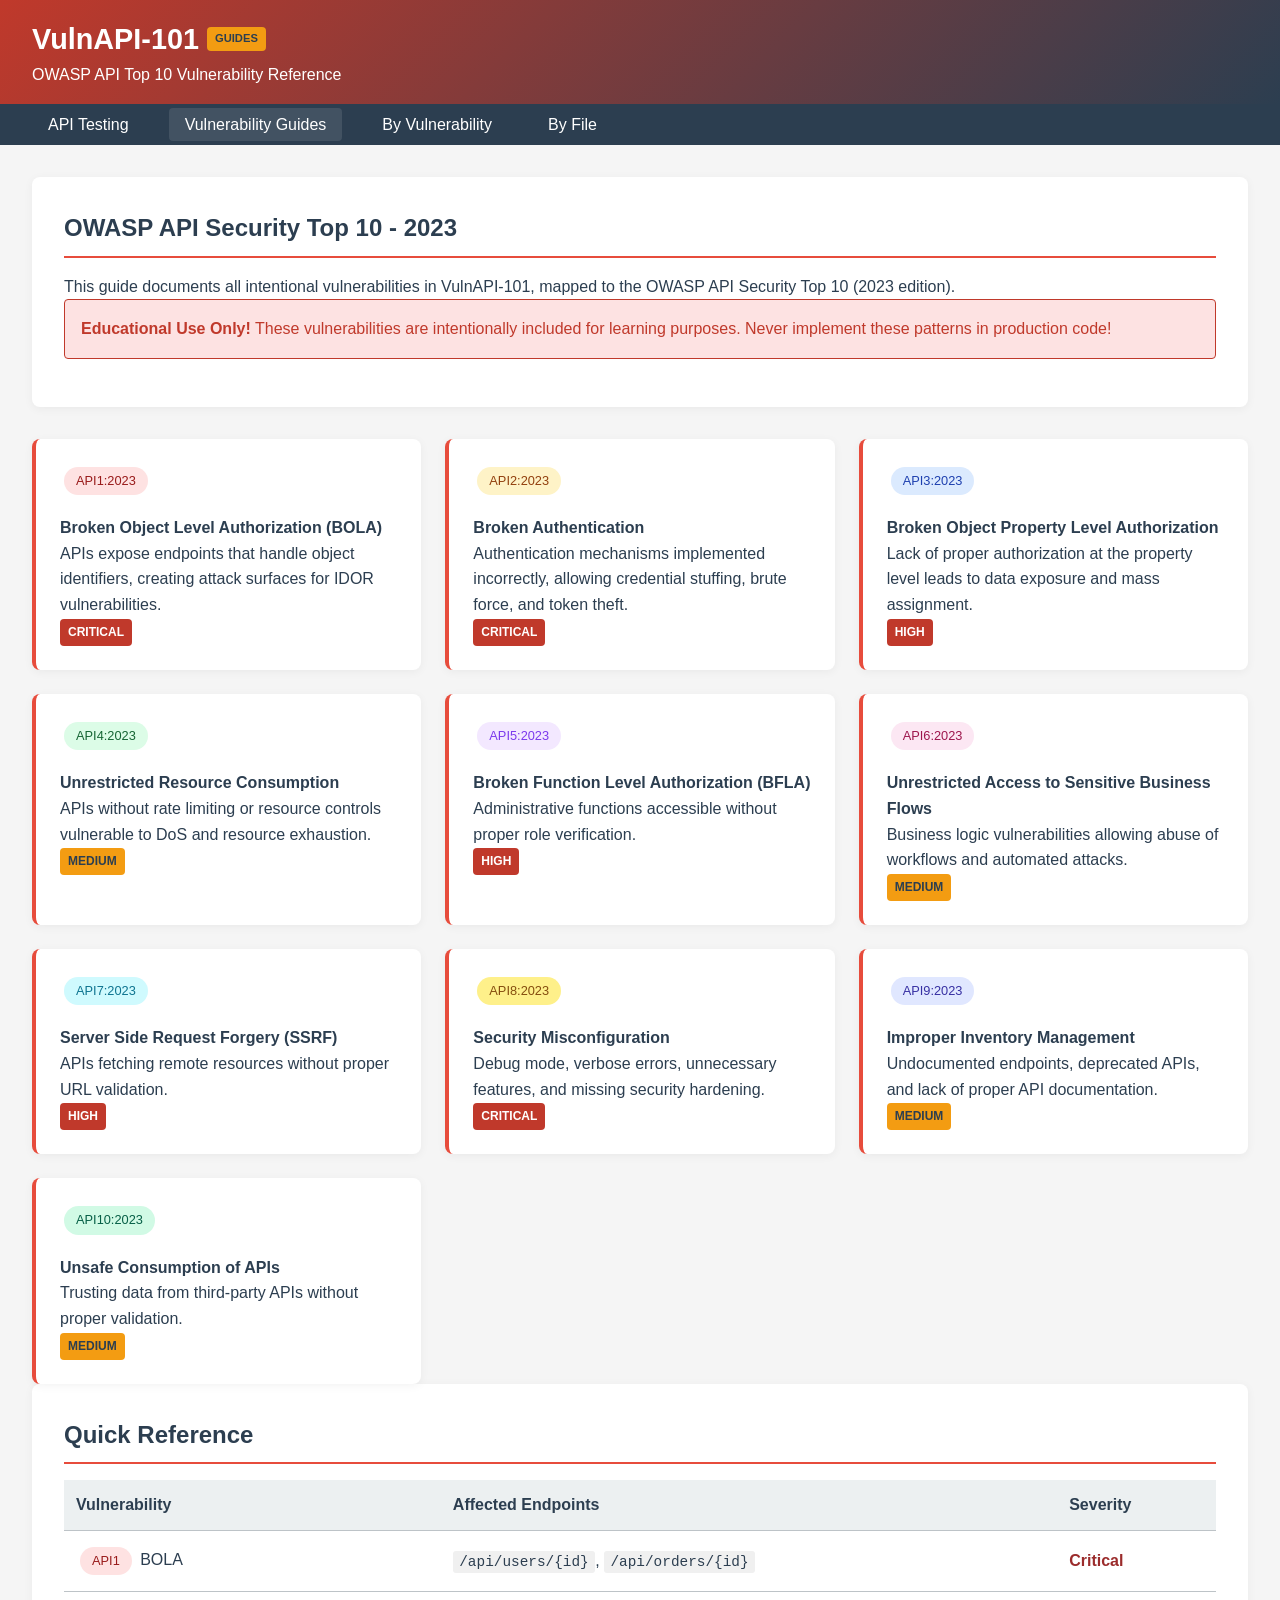
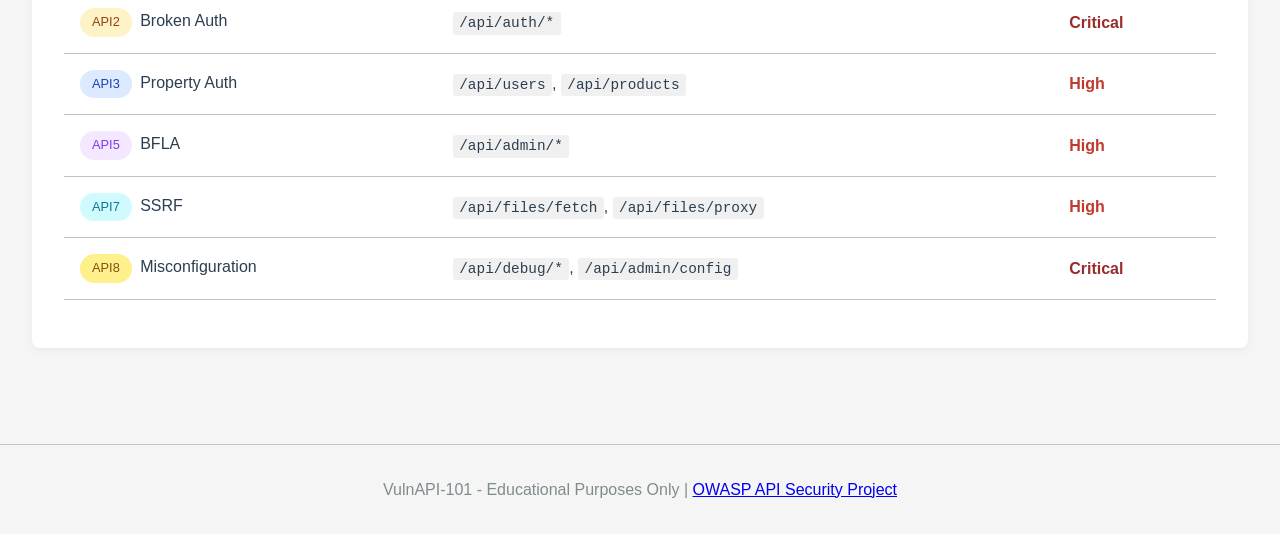
==== guides/index.html @ 737ffe5f "Add VulnAPI-101: Purposefully vulnerable API for security training This commit adds a complete vulne" ====
<!DOCTYPE html>
<html lang="en">
<head>
    <meta charset="UTF-8">
    <meta name="viewport" content="width=device-width, initial-scale=1.0">
    <title>VulnAPI-101 - Vulnerability Guides</title>
    <link rel="stylesheet" href="/static/css/style.css">
</head>
<body>
    <header>
        <h1>VulnAPI-101 <span class="warning-badge">GUIDES</span></h1>
        <p>OWASP API Top 10 Vulnerability Reference</p>
    </header>

    <nav>
        <ul>
            <li><a href="/static/index.html">API Testing</a></li>
            <li><a href="/guides/" class="active">Vulnerability Guides</a></li>
            <li><a href="/guides/by-vulnerability.html">By Vulnerability</a></li>
            <li><a href="/guides/by-file.html">By File</a></li>
        </ul>
    </nav>

    <main>
        <div class="container">
            <h2>OWASP API Security Top 10 - 2023</h2>
            <p>This guide documents all intentional vulnerabilities in VulnAPI-101, mapped to the OWASP API Security Top 10 (2023 edition).</p>

            <div class="alert alert-danger">
                <strong>Educational Use Only!</strong> These vulnerabilities are intentionally included for learning purposes. Never implement these patterns in production code!
            </div>
        </div>

        <div class="grid">
            <a href="/guides/vulnerabilities/api1-bola.html" class="card" style="text-decoration: none; color: inherit;">
                <h3><span class="owasp-tag owasp-api1">API1:2023</span></h3>
                <h4>Broken Object Level Authorization (BOLA)</h4>
                <p>APIs expose endpoints that handle object identifiers, creating attack surfaces for IDOR vulnerabilities.</p>
                <span class="badge badge-danger">CRITICAL</span>
            </a>

            <a href="/guides/vulnerabilities/api2-broken-auth.html" class="card" style="text-decoration: none; color: inherit;">
                <h3><span class="owasp-tag owasp-api2">API2:2023</span></h3>
                <h4>Broken Authentication</h4>
                <p>Authentication mechanisms implemented incorrectly, allowing credential stuffing, brute force, and token theft.</p>
                <span class="badge badge-danger">CRITICAL</span>
            </a>

            <a href="/guides/vulnerabilities/api3-property-auth.html" class="card" style="text-decoration: none; color: inherit;">
                <h3><span class="owasp-tag owasp-api3">API3:2023</span></h3>
                <h4>Broken Object Property Level Authorization</h4>
                <p>Lack of proper authorization at the property level leads to data exposure and mass assignment.</p>
                <span class="badge badge-danger">HIGH</span>
            </a>

            <a href="/guides/vulnerabilities/api4-resource-consumption.html" class="card" style="text-decoration: none; color: inherit;">
                <h3><span class="owasp-tag owasp-api4">API4:2023</span></h3>
                <h4>Unrestricted Resource Consumption</h4>
                <p>APIs without rate limiting or resource controls vulnerable to DoS and resource exhaustion.</p>
                <span class="badge badge-warning">MEDIUM</span>
            </a>

            <a href="/guides/vulnerabilities/api5-bfla.html" class="card" style="text-decoration: none; color: inherit;">
                <h3><span class="owasp-tag owasp-api5">API5:2023</span></h3>
                <h4>Broken Function Level Authorization (BFLA)</h4>
                <p>Administrative functions accessible without proper role verification.</p>
                <span class="badge badge-danger">HIGH</span>
            </a>

            <a href="/guides/vulnerabilities/api6-business-flow.html" class="card" style="text-decoration: none; color: inherit;">
                <h3><span class="owasp-tag owasp-api6">API6:2023</span></h3>
                <h4>Unrestricted Access to Sensitive Business Flows</h4>
                <p>Business logic vulnerabilities allowing abuse of workflows and automated attacks.</p>
                <span class="badge badge-warning">MEDIUM</span>
            </a>

            <a href="/guides/vulnerabilities/api7-ssrf.html" class="card" style="text-decoration: none; color: inherit;">
                <h3><span class="owasp-tag owasp-api7">API7:2023</span></h3>
                <h4>Server Side Request Forgery (SSRF)</h4>
                <p>APIs fetching remote resources without proper URL validation.</p>
                <span class="badge badge-danger">HIGH</span>
            </a>

            <a href="/guides/vulnerabilities/api8-misconfiguration.html" class="card" style="text-decoration: none; color: inherit;">
                <h3><span class="owasp-tag owasp-api8">API8:2023</span></h3>
                <h4>Security Misconfiguration</h4>
                <p>Debug mode, verbose errors, unnecessary features, and missing security hardening.</p>
                <span class="badge badge-danger">CRITICAL</span>
            </a>

            <a href="/guides/vulnerabilities/api9-inventory.html" class="card" style="text-decoration: none; color: inherit;">
                <h3><span class="owasp-tag owasp-api9">API9:2023</span></h3>
                <h4>Improper Inventory Management</h4>
                <p>Undocumented endpoints, deprecated APIs, and lack of proper API documentation.</p>
                <span class="badge badge-warning">MEDIUM</span>
            </a>

            <a href="/guides/vulnerabilities/api10-unsafe-consumption.html" class="card" style="text-decoration: none; color: inherit;">
                <h3><span class="owasp-tag owasp-api10">API10:2023</span></h3>
                <h4>Unsafe Consumption of APIs</h4>
                <p>Trusting data from third-party APIs without proper validation.</p>
                <span class="badge badge-warning">MEDIUM</span>
            </a>
        </div>

        <div class="container">
            <h2>Quick Reference</h2>
            <table>
                <thead>
                    <tr>
                        <th>Vulnerability</th>
                        <th>Affected Endpoints</th>
                        <th>Severity</th>
                    </tr>
                </thead>
                <tbody>
                    <tr>
                        <td><span class="owasp-tag owasp-api1">API1</span> BOLA</td>
                        <td><code>/api/users/{id}</code>, <code>/api/orders/{id}</code></td>
                        <td class="severity-critical">Critical</td>
                    </tr>
                    <tr>
                        <td><span class="owasp-tag owasp-api2">API2</span> Broken Auth</td>
                        <td><code>/api/auth/*</code></td>
                        <td class="severity-critical">Critical</td>
                    </tr>
                    <tr>
                        <td><span class="owasp-tag owasp-api3">API3</span> Property Auth</td>
                        <td><code>/api/users</code>, <code>/api/products</code></td>
                        <td class="severity-high">High</td>
                    </tr>
                    <tr>
                        <td><span class="owasp-tag owasp-api5">API5</span> BFLA</td>
                        <td><code>/api/admin/*</code></td>
                        <td class="severity-high">High</td>
                    </tr>
                    <tr>
                        <td><span class="owasp-tag owasp-api7">API7</span> SSRF</td>
                        <td><code>/api/files/fetch</code>, <code>/api/files/proxy</code></td>
                        <td class="severity-high">High</td>
                    </tr>
                    <tr>
                        <td><span class="owasp-tag owasp-api8">API8</span> Misconfiguration</td>
                        <td><code>/api/debug/*</code>, <code>/api/admin/config</code></td>
                        <td class="severity-critical">Critical</td>
                    </tr>
                </tbody>
            </table>
        </div>
    </main>

    <footer>
        <p>VulnAPI-101 - Educational Purposes Only | <a href="https://owasp.org/API-Security/">OWASP API Security Project</a></p>
    </footer>
</body>
</html>
---- static/css/style.css ----
/* VulnAPI-101 Styles */

:root {
    --primary-color: #e74c3c;
    --secondary-color: #2c3e50;
    --success-color: #27ae60;
    --warning-color: #f39c12;
    --danger-color: #c0392b;
    --info-color: #3498db;
    --light-bg: #ecf0f1;
    --dark-bg: #2c3e50;
    --text-color: #2c3e50;
    --light-text: #7f8c8d;
    --border-color: #bdc3c7;
    --code-bg: #1e1e1e;
    --code-text: #d4d4d4;
}

* {
    margin: 0;
    padding: 0;
    box-sizing: border-box;
}

body {
    font-family: -apple-system, BlinkMacSystemFont, 'Segoe UI', Roboto, Oxygen, Ubuntu, sans-serif;
    line-height: 1.6;
    color: var(--text-color);
    background-color: #f5f5f5;
}

/* Header */
header {
    background: linear-gradient(135deg, var(--danger-color), var(--secondary-color));
    color: white;
    padding: 1rem 2rem;
    box-shadow: 0 2px 10px rgba(0,0,0,0.1);
}

header h1 {
    font-size: 1.8rem;
    display: flex;
    align-items: center;
    gap: 0.5rem;
}

header .warning-badge {
    background: var(--warning-color);
    color: var(--secondary-color);
    padding: 0.2rem 0.5rem;
    border-radius: 4px;
    font-size: 0.7rem;
    font-weight: bold;
}

nav {
    background: var(--secondary-color);
    padding: 0.5rem 2rem;
}

nav ul {
    list-style: none;
    display: flex;
    gap: 1.5rem;
}

nav a {
    color: white;
    text-decoration: none;
    padding: 0.5rem 1rem;
    border-radius: 4px;
    transition: background 0.3s;
}

nav a:hover, nav a.active {
    background: rgba(255,255,255,0.1);
}

/* Main Content */
main {
    max-width: 1400px;
    margin: 0 auto;
    padding: 2rem;
}

.container {
    background: white;
    border-radius: 8px;
    box-shadow: 0 2px 10px rgba(0,0,0,0.05);
    padding: 2rem;
    margin-bottom: 2rem;
}

h2 {
    color: var(--secondary-color);
    margin-bottom: 1rem;
    padding-bottom: 0.5rem;
    border-bottom: 2px solid var(--primary-color);
}

h3 {
    color: var(--secondary-color);
    margin: 1.5rem 0 1rem;
}

/* Grid Layout */
.grid {
    display: grid;
    grid-template-columns: repeat(auto-fit, minmax(300px, 1fr));
    gap: 1.5rem;
}

/* Cards */
.card {
    background: white;
    border-radius: 8px;
    box-shadow: 0 2px 10px rgba(0,0,0,0.05);
    padding: 1.5rem;
    border-left: 4px solid var(--primary-color);
}

.card h3 {
    margin-top: 0;
    color: var(--primary-color);
}

.card.info { border-left-color: var(--info-color); }
.card.warning { border-left-color: var(--warning-color); }
.card.danger { border-left-color: var(--danger-color); }
.card.success { border-left-color: var(--success-color); }

/* Forms */
.form-group {
    margin-bottom: 1rem;
}

label {
    display: block;
    margin-bottom: 0.5rem;
    font-weight: 500;
    color: var(--secondary-color);
}

input, textarea, select {
    width: 100%;
    padding: 0.75rem;
    border: 1px solid var(--border-color);
    border-radius: 4px;
    font-size: 1rem;
    transition: border-color 0.3s;
}

input:focus, textarea:focus, select:focus {
    outline: none;
    border-color: var(--primary-color);
}

textarea {
    min-height: 100px;
    resize: vertical;
}

/* Buttons */
.btn {
    display: inline-block;
    padding: 0.75rem 1.5rem;
    border: none;
    border-radius: 4px;
    font-size: 1rem;
    cursor: pointer;
    text-decoration: none;
    transition: all 0.3s;
}

.btn-primary {
    background: var(--primary-color);
    color: white;
}

.btn-primary:hover {
    background: var(--danger-color);
}

.btn-secondary {
    background: var(--secondary-color);
    color: white;
}

.btn-secondary:hover {
    background: #1a252f;
}

.btn-success {
    background: var(--success-color);
    color: white;
}

.btn-warning {
    background: var(--warning-color);
    color: var(--secondary-color);
}

.btn-info {
    background: var(--info-color);
    color: white;
}

.btn-small {
    padding: 0.4rem 0.8rem;
    font-size: 0.85rem;
}

/* Tables */
table {
    width: 100%;
    border-collapse: collapse;
    margin: 1rem 0;
}

th, td {
    padding: 0.75rem;
    text-align: left;
    border-bottom: 1px solid var(--border-color);
}

th {
    background: var(--light-bg);
    font-weight: 600;
    color: var(--secondary-color);
}

tr:hover {
    background: #f9f9f9;
}

/* Code Blocks */
pre, code {
    font-family: 'Consolas', 'Monaco', 'Courier New', monospace;
}

pre {
    background: var(--code-bg);
    color: var(--code-text);
    padding: 1rem;
    border-radius: 4px;
    overflow-x: auto;
    margin: 1rem 0;
}

code {
    background: #f0f0f0;
    padding: 0.2rem 0.4rem;
    border-radius: 3px;
    font-size: 0.9em;
}

pre code {
    background: none;
    padding: 0;
}

/* Response/Output Area */
.response-area {
    background: var(--code-bg);
    color: var(--code-text);
    padding: 1rem;
    border-radius: 4px;
    min-height: 200px;
    max-height: 500px;
    overflow: auto;
    font-family: monospace;
    white-space: pre-wrap;
    word-break: break-word;
}

/* Badges */
.badge {
    display: inline-block;
    padding: 0.25rem 0.5rem;
    border-radius: 4px;
    font-size: 0.75rem;
    font-weight: bold;
    text-transform: uppercase;
}

.badge-danger { background: var(--danger-color); color: white; }
.badge-warning { background: var(--warning-color); color: var(--secondary-color); }
.badge-info { background: var(--info-color); color: white; }
.badge-success { background: var(--success-color); color: white; }

/* Vulnerability Severity */
.severity-critical { color: #9b2c2c; font-weight: bold; }
.severity-high { color: var(--danger-color); font-weight: bold; }
.severity-medium { color: var(--warning-color); font-weight: bold; }
.severity-low { color: var(--info-color); }

/* Tabs */
.tabs {
    display: flex;
    border-bottom: 2px solid var(--border-color);
    margin-bottom: 1rem;
}

.tab {
    padding: 0.75rem 1.5rem;
    cursor: pointer;
    border: none;
    background: none;
    font-size: 1rem;
    color: var(--light-text);
    transition: all 0.3s;
}

.tab:hover {
    color: var(--primary-color);
}

.tab.active {
    color: var(--primary-color);
    border-bottom: 2px solid var(--primary-color);
    margin-bottom: -2px;
}

.tab-content {
    display: none;
}

.tab-content.active {
    display: block;
}

/* Alerts */
.alert {
    padding: 1rem;
    border-radius: 4px;
    margin-bottom: 1rem;
}

.alert-danger {
    background: #fde2e2;
    border: 1px solid var(--danger-color);
    color: var(--danger-color);
}

.alert-warning {
    background: #fef3cd;
    border: 1px solid var(--warning-color);
    color: #856404;
}

.alert-info {
    background: #cce5ff;
    border: 1px solid var(--info-color);
    color: #004085;
}

.alert-success {
    background: #d4edda;
    border: 1px solid var(--success-color);
    color: #155724;
}

/* OWASP Categories */
.owasp-tag {
    display: inline-block;
    padding: 0.25rem 0.75rem;
    border-radius: 20px;
    font-size: 0.8rem;
    font-weight: 500;
    margin: 0.25rem;
}

.owasp-api1 { background: #fee2e2; color: #991b1b; }
.owasp-api2 { background: #fef3c7; color: #92400e; }
.owasp-api3 { background: #dbeafe; color: #1e40af; }
.owasp-api4 { background: #dcfce7; color: #166534; }
.owasp-api5 { background: #f3e8ff; color: #7c3aed; }
.owasp-api6 { background: #fce7f3; color: #9d174d; }
.owasp-api7 { background: #cffafe; color: #0e7490; }
.owasp-api8 { background: #fef08a; color: #854d0e; }
.owasp-api9 { background: #e0e7ff; color: #3730a3; }
.owasp-api10 { background: #d1fae5; color: #065f46; }

/* Sidebar Layout for Guides */
.guide-layout {
    display: grid;
    grid-template-columns: 280px 1fr;
    gap: 2rem;
}

.sidebar {
    background: white;
    border-radius: 8px;
    padding: 1rem;
    position: sticky;
    top: 1rem;
    max-height: calc(100vh - 2rem);
    overflow-y: auto;
}

.sidebar h3 {
    font-size: 1rem;
    margin-bottom: 0.5rem;
}

.sidebar ul {
    list-style: none;
}

.sidebar li {
    margin-bottom: 0.5rem;
}

.sidebar a {
    color: var(--text-color);
    text-decoration: none;
    display: block;
    padding: 0.5rem;
    border-radius: 4px;
    transition: all 0.3s;
}

.sidebar a:hover {
    background: var(--light-bg);
    color: var(--primary-color);
}

.sidebar a.active {
    background: var(--primary-color);
    color: white;
}

/* Collapsible sections */
.collapsible {
    cursor: pointer;
    user-select: none;
}

.collapsible::before {
    content: '▶';
    display: inline-block;
    margin-right: 0.5rem;
    transition: transform 0.3s;
}

.collapsible.open::before {
    transform: rotate(90deg);
}

.collapsible-content {
    display: none;
    padding-left: 1rem;
}

.collapsible.open + .collapsible-content {
    display: block;
}

/* Loading spinner */
.spinner {
    border: 3px solid var(--light-bg);
    border-top: 3px solid var(--primary-color);
    border-radius: 50%;
    width: 24px;
    height: 24px;
    animation: spin 1s linear infinite;
    display: inline-block;
}

@keyframes spin {
    0% { transform: rotate(0deg); }
    100% { transform: rotate(360deg); }
}

/* Footer */
footer {
    text-align: center;
    padding: 2rem;
    color: var(--light-text);
    border-top: 1px solid var(--border-color);
    margin-top: 2rem;
}

/* Responsive */
@media (max-width: 768px) {
    .guide-layout {
        grid-template-columns: 1fr;
    }

    .sidebar {
        position: static;
        max-height: none;
    }

    nav ul {
        flex-wrap: wrap;
    }

    .grid {
        grid-template-columns: 1fr;
    }
}

/* Copy button for code blocks */
.code-container {
    position: relative;
}

.copy-btn {
    position: absolute;
    top: 0.5rem;
    right: 0.5rem;
    padding: 0.25rem 0.5rem;
    background: rgba(255,255,255,0.1);
    border: 1px solid rgba(255,255,255,0.2);
    color: white;
    border-radius: 4px;
    cursor: pointer;
    font-size: 0.75rem;
}

.copy-btn:hover {
    background: rgba(255,255,255,0.2);
}

/* Exploit output highlighting */
.exploit-success {
    border-left: 3px solid var(--success-color);
    padding-left: 1rem;
}

.exploit-output {
    background: #1a1a1a;
    border: 1px solid var(--success-color);
}
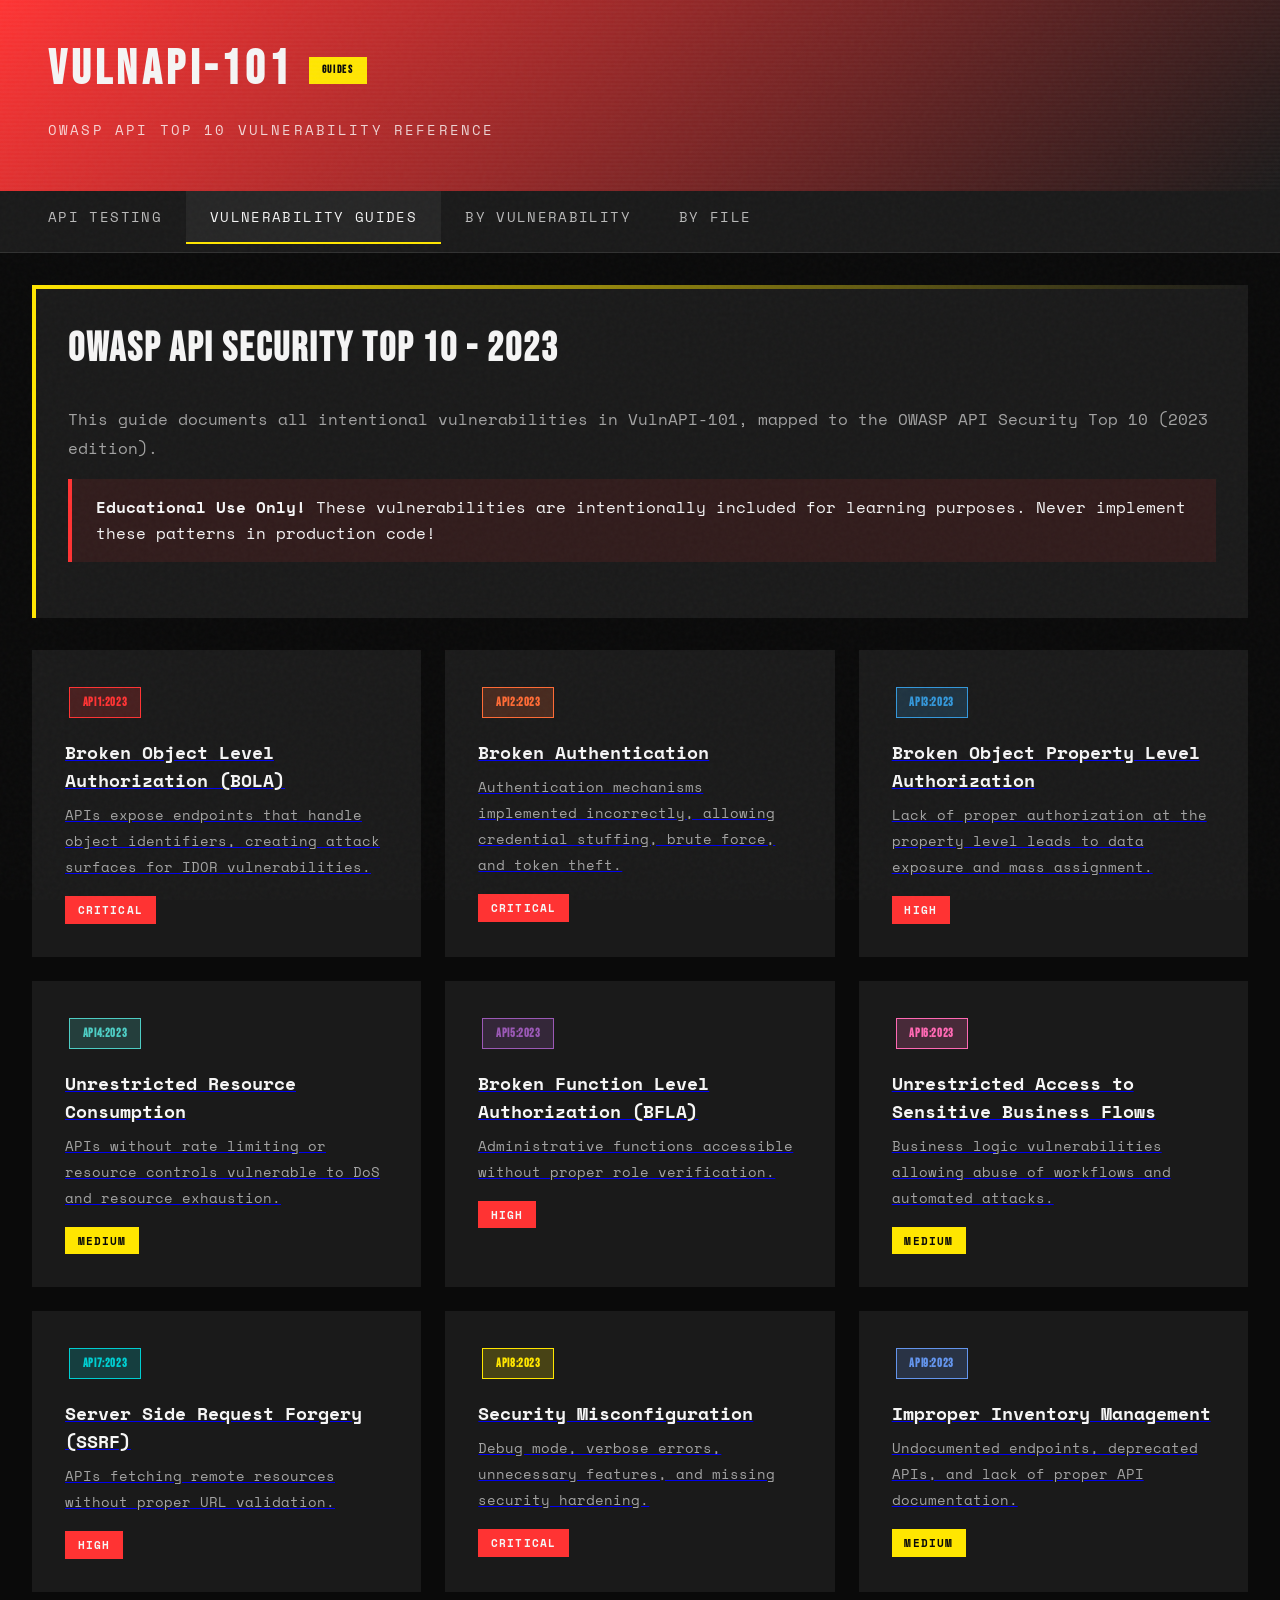
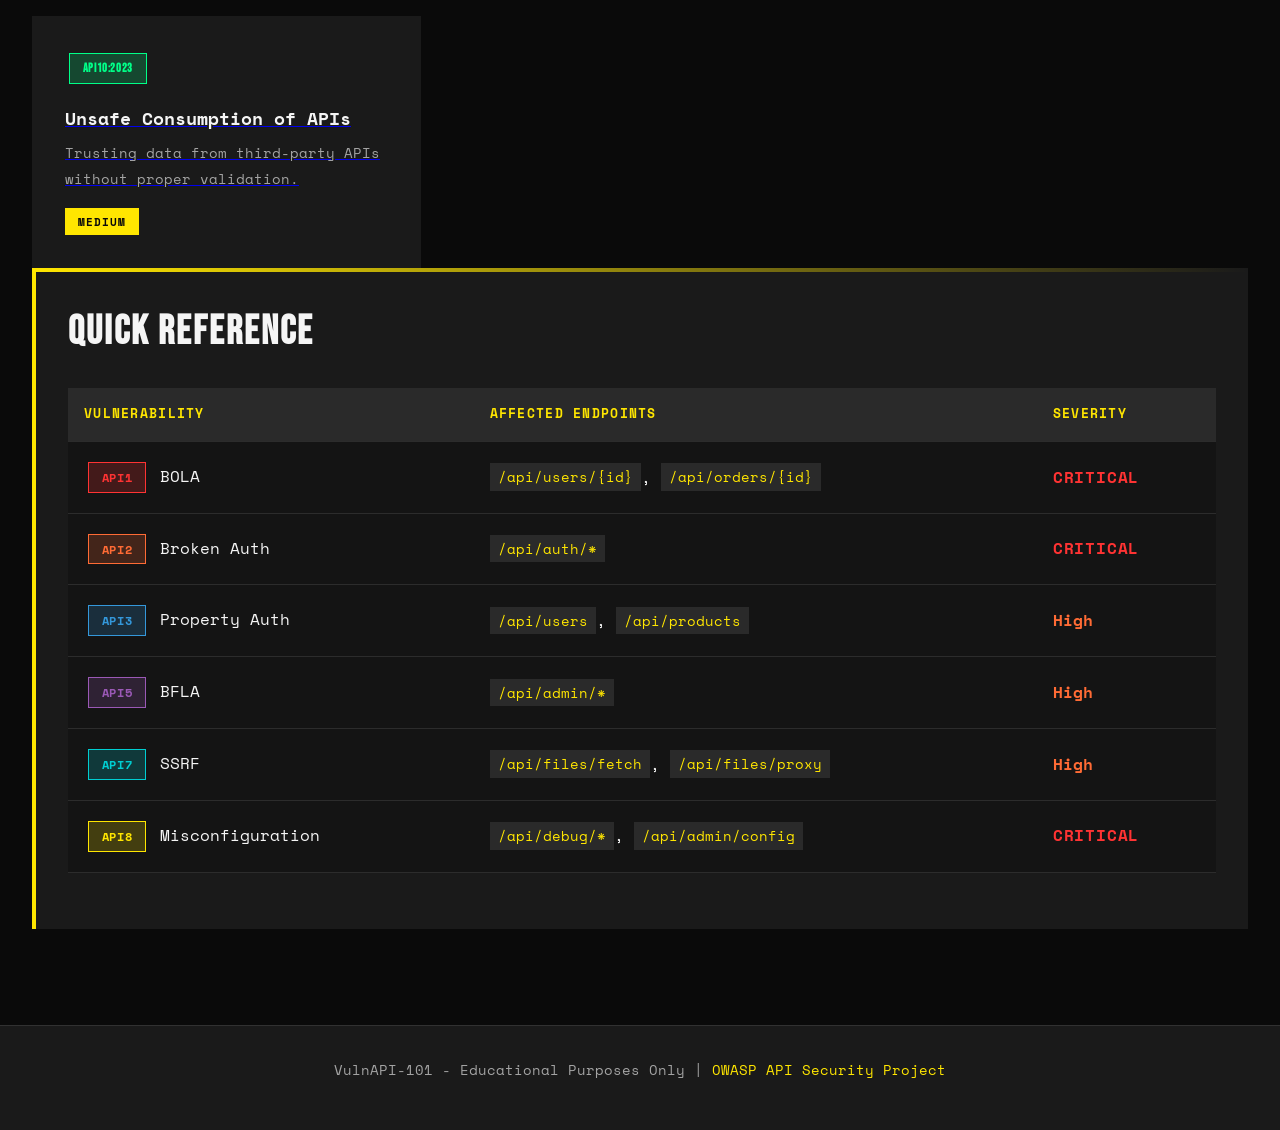
==== commit d2fc7402: "Style vulnerability guides and web frontend with dark theme - Add dark theme CSS inspired by Uncivil" ====
--- a/guides/index.html
+++ b/guides/index.html
@@ -4,11 +4,17 @@
     <meta charset="UTF-8">
     <meta name="viewport" content="width=device-width, initial-scale=1.0">
     <title>VulnAPI-101 - Vulnerability Guides</title>
+    <meta name="description" content="OWASP API Top 10 vulnerability guides for security training">
+
+    <link rel="preconnect" href="https://fonts.googleapis.com">
+    <link rel="preconnect" href="https://fonts.gstatic.com" crossorigin>
+    <link href="https://fonts.googleapis.com/css2?family=Bebas+Neue&family=Space+Mono:wght@400;700&display=swap" rel="stylesheet">
+
     <link rel="stylesheet" href="/static/css/style.css">
 </head>
 <body>
     <header>
-        <h1>VulnAPI-101 <span class="warning-badge">GUIDES</span></h1>
+        <h1>VULNAPI-101 <span class="warning-badge">GUIDES</span></h1>
         <p>OWASP API Top 10 Vulnerability Reference</p>
     </header>
 
@@ -32,70 +38,70 @@
         </div>
 
         <div class="grid">
-            <a href="/guides/vulnerabilities/api1-bola.html" class="card" style="text-decoration: none; color: inherit;">
+            <a href="/guides/vulnerabilities/api1-bola.html" class="card">
                 <h3><span class="owasp-tag owasp-api1">API1:2023</span></h3>
                 <h4>Broken Object Level Authorization (BOLA)</h4>
                 <p>APIs expose endpoints that handle object identifiers, creating attack surfaces for IDOR vulnerabilities.</p>
                 <span class="badge badge-danger">CRITICAL</span>
             </a>
 
-            <a href="/guides/vulnerabilities/api2-broken-auth.html" class="card" style="text-decoration: none; color: inherit;">
+            <a href="/guides/vulnerabilities/api2-broken-auth.html" class="card">
                 <h3><span class="owasp-tag owasp-api2">API2:2023</span></h3>
                 <h4>Broken Authentication</h4>
                 <p>Authentication mechanisms implemented incorrectly, allowing credential stuffing, brute force, and token theft.</p>
                 <span class="badge badge-danger">CRITICAL</span>
             </a>
 
-            <a href="/guides/vulnerabilities/api3-property-auth.html" class="card" style="text-decoration: none; color: inherit;">
+            <a href="/guides/vulnerabilities/api3-property-auth.html" class="card">
                 <h3><span class="owasp-tag owasp-api3">API3:2023</span></h3>
                 <h4>Broken Object Property Level Authorization</h4>
                 <p>Lack of proper authorization at the property level leads to data exposure and mass assignment.</p>
                 <span class="badge badge-danger">HIGH</span>
             </a>
 
-            <a href="/guides/vulnerabilities/api4-resource-consumption.html" class="card" style="text-decoration: none; color: inherit;">
+            <a href="/guides/vulnerabilities/api4-resource-consumption.html" class="card">
                 <h3><span class="owasp-tag owasp-api4">API4:2023</span></h3>
                 <h4>Unrestricted Resource Consumption</h4>
                 <p>APIs without rate limiting or resource controls vulnerable to DoS and resource exhaustion.</p>
                 <span class="badge badge-warning">MEDIUM</span>
             </a>
 
-            <a href="/guides/vulnerabilities/api5-bfla.html" class="card" style="text-decoration: none; color: inherit;">
+            <a href="/guides/vulnerabilities/api5-bfla.html" class="card">
                 <h3><span class="owasp-tag owasp-api5">API5:2023</span></h3>
                 <h4>Broken Function Level Authorization (BFLA)</h4>
                 <p>Administrative functions accessible without proper role verification.</p>
                 <span class="badge badge-danger">HIGH</span>
             </a>
 
-            <a href="/guides/vulnerabilities/api6-business-flow.html" class="card" style="text-decoration: none; color: inherit;">
+            <a href="/guides/vulnerabilities/api6-business-flow.html" class="card">
                 <h3><span class="owasp-tag owasp-api6">API6:2023</span></h3>
                 <h4>Unrestricted Access to Sensitive Business Flows</h4>
                 <p>Business logic vulnerabilities allowing abuse of workflows and automated attacks.</p>
                 <span class="badge badge-warning">MEDIUM</span>
             </a>
 
-            <a href="/guides/vulnerabilities/api7-ssrf.html" class="card" style="text-decoration: none; color: inherit;">
+            <a href="/guides/vulnerabilities/api7-ssrf.html" class="card">
                 <h3><span class="owasp-tag owasp-api7">API7:2023</span></h3>
                 <h4>Server Side Request Forgery (SSRF)</h4>
                 <p>APIs fetching remote resources without proper URL validation.</p>
                 <span class="badge badge-danger">HIGH</span>
             </a>
 
-            <a href="/guides/vulnerabilities/api8-misconfiguration.html" class="card" style="text-decoration: none; color: inherit;">
+            <a href="/guides/vulnerabilities/api8-misconfiguration.html" class="card">
                 <h3><span class="owasp-tag owasp-api8">API8:2023</span></h3>
                 <h4>Security Misconfiguration</h4>
                 <p>Debug mode, verbose errors, unnecessary features, and missing security hardening.</p>
                 <span class="badge badge-danger">CRITICAL</span>
             </a>
 
-            <a href="/guides/vulnerabilities/api9-inventory.html" class="card" style="text-decoration: none; color: inherit;">
+            <a href="/guides/vulnerabilities/api9-inventory.html" class="card">
                 <h3><span class="owasp-tag owasp-api9">API9:2023</span></h3>
                 <h4>Improper Inventory Management</h4>
                 <p>Undocumented endpoints, deprecated APIs, and lack of proper API documentation.</p>
                 <span class="badge badge-warning">MEDIUM</span>
             </a>
 
-            <a href="/guides/vulnerabilities/api10-unsafe-consumption.html" class="card" style="text-decoration: none; color: inherit;">
+            <a href="/guides/vulnerabilities/api10-unsafe-consumption.html" class="card">
                 <h3><span class="owasp-tag owasp-api10">API10:2023</span></h3>
                 <h4>Unsafe Consumption of APIs</h4>
                 <p>Trusting data from third-party APIs without proper validation.</p>
--- a/static/css/style.css
+++ b/static/css/style.css
@@ -1,19 +1,23 @@
-/* VulnAPI-101 Styles */
+/* VulnAPI-101 Dark Theme - Inspired by Uncivil Disobedience */
 
 :root {
-    --primary-color: #e74c3c;
-    --secondary-color: #2c3e50;
-    --success-color: #27ae60;
-    --warning-color: #f39c12;
-    --danger-color: #c0392b;
-    --info-color: #3498db;
-    --light-bg: #ecf0f1;
-    --dark-bg: #2c3e50;
-    --text-color: #2c3e50;
-    --light-text: #7f8c8d;
-    --border-color: #bdc3c7;
-    --code-bg: #1e1e1e;
-    --code-text: #d4d4d4;
+    --black: #0a0a0a;
+    --white: #f5f5f5;
+    --yellow: #FFE600;
+    --red: #FF3333;
+    --gray: #1a1a1a;
+    --dark-gray: #141414;
+    --light-gray: #2a2a2a;
+    --text-muted: rgba(255, 255, 255, 0.6);
+    --border-color: rgba(255, 255, 255, 0.1);
+    --grain: url("data:image/svg+xml,%3Csvg viewBox='0 0 256 256' xmlns='http://www.w3.org/2000/svg'%3E%3Cfilter id='noise'%3E%3CfeTurbulence type='fractalNoise' baseFrequency='0.85' numOctaves='4' stitchTiles='stitch'/%3E%3C/filter%3E%3Crect width='100%25' height='100%25' filter='url(%23noise)'/%3E%3C/svg%3E");
+
+    /* OWASP Colors */
+    --owasp-critical: #FF3333;
+    --owasp-high: #FF6B35;
+    --owasp-medium: #FFE600;
+    --owasp-low: #4ECDC4;
+    --owasp-info: #3498db;
 }
 
 * {
@@ -22,58 +26,179 @@
     box-sizing: border-box;
 }
 
+html {
+    scroll-behavior: smooth;
+}
+
 body {
-    font-family: -apple-system, BlinkMacSystemFont, 'Segoe UI', Roboto, Oxygen, Ubuntu, sans-serif;
+    background: var(--black);
+    color: var(--white);
+    font-family: 'Space Mono', 'Consolas', 'Monaco', monospace;
     line-height: 1.6;
-    color: var(--text-color);
-    background-color: #f5f5f5;
+    overflow-x: hidden;
+    min-height: 100vh;
+}
+
+/* Grain overlay */
+body::before {
+    content: '';
+    position: fixed;
+    top: 0;
+    left: 0;
+    width: 100%;
+    height: 100%;
+    background: var(--grain);
+    opacity: 0.03;
+    pointer-events: none;
+    z-index: 1000;
+}
+
+/* Animations */
+@keyframes glitch {
+    0% { transform: translate(0); }
+    20% { transform: translate(-2px, 2px); }
+    40% { transform: translate(-2px, -2px); }
+    60% { transform: translate(2px, 2px); }
+    80% { transform: translate(2px, -2px); }
+    100% { transform: translate(0); }
+}
+
+@keyframes fadeUp {
+    from {
+        opacity: 0;
+        transform: translateY(20px);
+    }
+    to {
+        opacity: 1;
+        transform: translateY(0);
+    }
+}
+
+@keyframes pulse {
+    0%, 100% { opacity: 1; }
+    50% { opacity: 0.5; }
+}
+
+@keyframes spin {
+    0% { transform: rotate(0deg); }
+    100% { transform: rotate(360deg); }
+}
+
+/* Selection style */
+::selection {
+    background: var(--yellow);
+    color: var(--black);
 }
 
 /* Header */
 header {
-    background: linear-gradient(135deg, var(--danger-color), var(--secondary-color));
-    color: white;
-    padding: 1rem 2rem;
-    box-shadow: 0 2px 10px rgba(0,0,0,0.1);
+    background: linear-gradient(135deg, var(--red), var(--gray));
+    color: var(--white);
+    padding: 2rem 3rem;
+    position: relative;
+    overflow: hidden;
+}
+
+header::before {
+    content: '';
+    position: absolute;
+    top: 0;
+    left: 0;
+    right: 0;
+    bottom: 0;
+    background:
+        repeating-linear-gradient(
+            0deg,
+            transparent,
+            transparent 2px,
+            rgba(255,255,255,0.02) 2px,
+            rgba(255,255,255,0.02) 4px
+        );
+    pointer-events: none;
 }
 
 header h1 {
-    font-size: 1.8rem;
+    font-family: 'Bebas Neue', 'Arial Black', sans-serif;
+    font-size: clamp(2rem, 5vw, 3rem);
+    letter-spacing: 0.1em;
     display: flex;
     align-items: center;
-    gap: 0.5rem;
-}
-
-header .warning-badge {
-    background: var(--warning-color);
-    color: var(--secondary-color);
-    padding: 0.2rem 0.5rem;
-    border-radius: 4px;
+    gap: 1rem;
+    flex-wrap: wrap;
+    animation: fadeUp 0.6s ease;
+}
+
+header h1:hover {
+    animation: glitch 0.3s ease infinite;
+}
+
+header p {
+    margin-top: 0.5rem;
+    font-size: 0.9rem;
+    letter-spacing: 0.15em;
+    text-transform: uppercase;
+    color: rgba(255, 255, 255, 0.8);
+}
+
+.warning-badge {
+    background: var(--yellow);
+    color: var(--black);
+    padding: 0.3rem 0.8rem;
     font-size: 0.7rem;
     font-weight: bold;
-}
-
+    letter-spacing: 0.15em;
+    text-transform: uppercase;
+    animation: pulse 2s ease infinite;
+}
+
+/* Navigation */
 nav {
-    background: var(--secondary-color);
-    padding: 0.5rem 2rem;
+    background: var(--gray);
+    padding: 0;
+    border-bottom: 1px solid var(--border-color);
+    position: sticky;
+    top: 0;
+    z-index: 100;
 }
 
 nav ul {
     list-style: none;
     display: flex;
-    gap: 1.5rem;
+    gap: 0;
+    max-width: 1400px;
+    margin: 0 auto;
 }
 
 nav a {
-    color: white;
+    color: rgba(255, 255, 255, 0.7);
     text-decoration: none;
-    padding: 0.5rem 1rem;
-    border-radius: 4px;
-    transition: background 0.3s;
+    padding: 1rem 1.5rem;
+    font-size: 0.85rem;
+    letter-spacing: 0.1em;
+    text-transform: uppercase;
+    display: block;
+    position: relative;
+    transition: all 0.3s ease;
+}
+
+nav a::after {
+    content: '';
+    position: absolute;
+    bottom: 0;
+    left: 0;
+    width: 0;
+    height: 2px;
+    background: var(--yellow);
+    transition: width 0.3s ease;
 }
 
 nav a:hover, nav a.active {
-    background: rgba(255,255,255,0.1);
+    color: var(--white);
+    background: rgba(255, 255, 255, 0.05);
+}
+
+nav a:hover::after, nav a.active::after {
+    width: 100%;
 }
 
 /* Main Content */
@@ -81,248 +206,481 @@
     max-width: 1400px;
     margin: 0 auto;
     padding: 2rem;
-}
-
+    min-height: calc(100vh - 200px);
+}
+
+/* Container */
 .container {
-    background: white;
-    border-radius: 8px;
-    box-shadow: 0 2px 10px rgba(0,0,0,0.05);
+    background: var(--gray);
+    border-radius: 0;
     padding: 2rem;
     margin-bottom: 2rem;
-}
-
+    border-left: 4px solid var(--yellow);
+    position: relative;
+    animation: fadeUp 0.6s ease;
+}
+
+.container::before {
+    content: '';
+    position: absolute;
+    top: 0;
+    left: 0;
+    width: 100%;
+    height: 4px;
+    background: linear-gradient(90deg, var(--yellow), transparent);
+}
+
+/* Typography */
 h2 {
-    color: var(--secondary-color);
+    font-family: 'Bebas Neue', 'Arial Black', sans-serif;
+    font-size: clamp(1.5rem, 4vw, 2.5rem);
+    letter-spacing: 0.05em;
+    margin-bottom: 1.5rem;
+    color: var(--white);
+    display: flex;
+    align-items: center;
+    gap: 1rem;
+    flex-wrap: wrap;
+}
+
+h3 {
+    font-family: 'Bebas Neue', 'Arial Black', sans-serif;
+    font-size: 1.3rem;
+    letter-spacing: 0.05em;
+    color: var(--yellow);
+    margin: 2rem 0 1rem;
+}
+
+h4 {
+    font-size: 1.1rem;
+    color: var(--white);
+    margin: 1rem 0 0.5rem;
+}
+
+p {
+    color: var(--text-muted);
+    line-height: 1.8;
     margin-bottom: 1rem;
-    padding-bottom: 0.5rem;
-    border-bottom: 2px solid var(--primary-color);
-}
-
-h3 {
-    color: var(--secondary-color);
-    margin: 1.5rem 0 1rem;
+}
+
+ul, ol {
+    margin: 1rem 0;
+    padding-left: 1.5rem;
+    color: var(--text-muted);
+}
+
+li {
+    margin-bottom: 0.5rem;
 }
 
 /* Grid Layout */
 .grid {
     display: grid;
-    grid-template-columns: repeat(auto-fit, minmax(300px, 1fr));
+    grid-template-columns: repeat(auto-fit, minmax(320px, 1fr));
     gap: 1.5rem;
+    margin-top: 1rem;
 }
 
 /* Cards */
 .card {
-    background: white;
-    border-radius: 8px;
-    box-shadow: 0 2px 10px rgba(0,0,0,0.05);
-    padding: 1.5rem;
-    border-left: 4px solid var(--primary-color);
+    background: var(--gray);
+    padding: 2rem;
+    position: relative;
+    overflow: hidden;
+    transition: all 0.4s ease;
+    border: 1px solid transparent;
+    animation: fadeUp 0.6s ease;
+}
+
+.card::before {
+    content: '';
+    position: absolute;
+    top: 0;
+    left: 0;
+    width: 100%;
+    height: 4px;
+    background: var(--yellow);
+    transform: scaleX(0);
+    transform-origin: left;
+    transition: transform 0.4s ease;
+}
+
+.card:hover {
+    border-color: var(--yellow);
+    transform: translateY(-4px);
+    box-shadow: 0 10px 40px rgba(255, 230, 0, 0.1);
+}
+
+.card:hover::before {
+    transform: scaleX(1);
 }
 
 .card h3 {
     margin-top: 0;
-    color: var(--primary-color);
-}
-
-.card.info { border-left-color: var(--info-color); }
-.card.warning { border-left-color: var(--warning-color); }
-.card.danger { border-left-color: var(--danger-color); }
-.card.success { border-left-color: var(--success-color); }
+    font-size: 1.2rem;
+}
+
+.card h4 {
+    color: var(--white);
+    margin-top: 0.5rem;
+}
+
+.card p {
+    font-size: 0.9rem;
+}
+
+.card.danger {
+    border-left: 4px solid var(--red);
+}
+
+.card.warning {
+    border-left: 4px solid var(--owasp-medium);
+}
+
+.card.info {
+    border-left: 4px solid var(--owasp-info);
+}
 
 /* Forms */
 .form-group {
-    margin-bottom: 1rem;
+    margin-bottom: 1.5rem;
 }
 
 label {
     display: block;
     margin-bottom: 0.5rem;
-    font-weight: 500;
-    color: var(--secondary-color);
+    font-size: 0.85rem;
+    letter-spacing: 0.1em;
+    text-transform: uppercase;
+    color: var(--yellow);
 }
 
 input, textarea, select {
     width: 100%;
-    padding: 0.75rem;
-    border: 1px solid var(--border-color);
-    border-radius: 4px;
+    padding: 1rem 1.2rem;
+    background: var(--dark-gray);
+    border: 2px solid var(--border-color);
+    color: var(--white);
+    font-family: 'Space Mono', monospace;
     font-size: 1rem;
-    transition: border-color 0.3s;
+    transition: all 0.3s ease;
 }
 
 input:focus, textarea:focus, select:focus {
     outline: none;
-    border-color: var(--primary-color);
+    border-color: var(--yellow);
+    box-shadow: 0 0 20px rgba(255, 230, 0, 0.2);
+}
+
+input::placeholder, textarea::placeholder {
+    color: rgba(255, 255, 255, 0.3);
 }
 
 textarea {
-    min-height: 100px;
+    min-height: 120px;
     resize: vertical;
+}
+
+select {
+    cursor: pointer;
+    appearance: none;
+    background-image: url("data:image/svg+xml,%3Csvg xmlns='http://www.w3.org/2000/svg' width='24' height='24' viewBox='0 0 24 24' fill='none' stroke='%23FFE600' stroke-width='2'%3E%3Cpolyline points='6,9 12,15 18,9'%3E%3C/polyline%3E%3C/svg%3E");
+    background-repeat: no-repeat;
+    background-position: right 1rem center;
+    padding-right: 3rem;
 }
 
 /* Buttons */
 .btn {
     display: inline-block;
-    padding: 0.75rem 1.5rem;
+    padding: 1rem 2rem;
+    font-family: 'Space Mono', monospace;
+    font-size: 0.85rem;
+    letter-spacing: 0.1em;
+    text-transform: uppercase;
+    text-decoration: none;
     border: none;
-    border-radius: 4px;
-    font-size: 1rem;
     cursor: pointer;
-    text-decoration: none;
-    transition: all 0.3s;
+    transition: all 0.3s ease;
+    position: relative;
+    overflow: hidden;
 }
 
 .btn-primary {
-    background: var(--primary-color);
-    color: white;
+    background: var(--yellow);
+    color: var(--black);
 }
 
 .btn-primary:hover {
-    background: var(--danger-color);
+    background: var(--white);
+    transform: scale(1.02);
+    box-shadow: 0 0 30px rgba(255, 230, 0, 0.4);
 }
 
 .btn-secondary {
-    background: var(--secondary-color);
-    color: white;
+    background: transparent;
+    color: var(--white);
+    border: 2px solid var(--white);
 }
 
 .btn-secondary:hover {
-    background: #1a252f;
-}
-
-.btn-success {
-    background: var(--success-color);
-    color: white;
+    background: var(--white);
+    color: var(--black);
+}
+
+.btn-danger {
+    background: var(--red);
+    color: var(--white);
+}
+
+.btn-danger:hover {
+    background: #ff5555;
+    box-shadow: 0 0 30px rgba(255, 51, 51, 0.4);
 }
 
 .btn-warning {
-    background: var(--warning-color);
-    color: var(--secondary-color);
+    background: var(--owasp-high);
+    color: var(--black);
+}
+
+.btn-warning:hover {
+    background: #ff8855;
 }
 
 .btn-info {
-    background: var(--info-color);
-    color: white;
+    background: var(--owasp-info);
+    color: var(--white);
+}
+
+.btn-info:hover {
+    background: #5faee3;
 }
 
 .btn-small {
-    padding: 0.4rem 0.8rem;
-    font-size: 0.85rem;
+    padding: 0.5rem 1rem;
+    font-size: 0.75rem;
 }
 
 /* Tables */
 table {
     width: 100%;
     border-collapse: collapse;
-    margin: 1rem 0;
+    margin: 1.5rem 0;
+    background: var(--dark-gray);
 }
 
 th, td {
-    padding: 0.75rem;
+    padding: 1rem;
     text-align: left;
     border-bottom: 1px solid var(--border-color);
 }
 
 th {
-    background: var(--light-bg);
-    font-weight: 600;
-    color: var(--secondary-color);
+    background: var(--light-gray);
+    font-size: 0.8rem;
+    letter-spacing: 0.1em;
+    text-transform: uppercase;
+    color: var(--yellow);
 }
 
 tr:hover {
-    background: #f9f9f9;
+    background: rgba(255, 230, 0, 0.05);
 }
 
 /* Code Blocks */
 pre, code {
-    font-family: 'Consolas', 'Monaco', 'Courier New', monospace;
+    font-family: 'Space Mono', 'Consolas', 'Monaco', monospace;
 }
 
 pre {
-    background: var(--code-bg);
-    color: var(--code-text);
-    padding: 1rem;
-    border-radius: 4px;
+    background: #0d0d0d;
+    color: #d4d4d4;
+    padding: 1.5rem;
     overflow-x: auto;
     margin: 1rem 0;
+    border-left: 3px solid var(--yellow);
+    position: relative;
+}
+
+pre::before {
+    content: 'TERMINAL';
+    position: absolute;
+    top: 0;
+    right: 0;
+    background: var(--yellow);
+    color: var(--black);
+    padding: 0.2rem 0.6rem;
+    font-size: 0.65rem;
+    letter-spacing: 0.1em;
 }
 
 code {
-    background: #f0f0f0;
-    padding: 0.2rem 0.4rem;
-    border-radius: 3px;
+    background: var(--light-gray);
+    padding: 0.2rem 0.5rem;
     font-size: 0.9em;
+    color: var(--yellow);
 }
 
 pre code {
     background: none;
     padding: 0;
+    color: #d4d4d4;
+}
+
+/* Code container with copy button */
+.code-container {
+    position: relative;
+    margin: 1rem 0;
+}
+
+.copy-btn {
+    position: absolute;
+    top: 0.5rem;
+    right: 0.5rem;
+    padding: 0.3rem 0.6rem;
+    background: var(--yellow);
+    border: none;
+    color: var(--black);
+    font-size: 0.7rem;
+    cursor: pointer;
+    letter-spacing: 0.05em;
+    transition: all 0.3s ease;
+    z-index: 10;
+}
+
+.copy-btn:hover {
+    background: var(--white);
 }
 
 /* Response/Output Area */
 .response-area {
-    background: var(--code-bg);
-    color: var(--code-text);
-    padding: 1rem;
-    border-radius: 4px;
-    min-height: 200px;
-    max-height: 500px;
+    background: #0d0d0d;
+    color: #d4d4d4;
+    padding: 1.5rem;
+    min-height: 150px;
+    max-height: 400px;
     overflow: auto;
-    font-family: monospace;
+    font-family: 'Space Mono', monospace;
     white-space: pre-wrap;
     word-break: break-word;
+    border: 1px solid var(--border-color);
+    font-size: 0.85rem;
+    line-height: 1.5;
 }
 
 /* Badges */
 .badge {
     display: inline-block;
-    padding: 0.25rem 0.5rem;
-    border-radius: 4px;
+    padding: 0.3rem 0.8rem;
+    font-size: 0.7rem;
+    font-weight: bold;
+    letter-spacing: 0.1em;
+    text-transform: uppercase;
+}
+
+.badge-danger {
+    background: var(--red);
+    color: var(--white);
+}
+.badge-warning {
+    background: var(--owasp-medium);
+    color: var(--black);
+}
+.badge-info {
+    background: var(--owasp-info);
+    color: var(--white);
+}
+.badge-success {
+    background: #00FF88;
+    color: var(--black);
+}
+
+/* Severity indicators */
+.severity-critical {
+    color: var(--red);
+    font-weight: bold;
+    text-transform: uppercase;
+    letter-spacing: 0.05em;
+}
+.severity-high {
+    color: var(--owasp-high);
+    font-weight: bold;
+}
+.severity-medium {
+    color: var(--owasp-medium);
+    font-weight: bold;
+}
+.severity-low {
+    color: var(--owasp-low);
+}
+
+/* OWASP Tags */
+.owasp-tag {
+    display: inline-block;
+    padding: 0.3rem 0.8rem;
     font-size: 0.75rem;
     font-weight: bold;
-    text-transform: uppercase;
-}
-
-.badge-danger { background: var(--danger-color); color: white; }
-.badge-warning { background: var(--warning-color); color: var(--secondary-color); }
-.badge-info { background: var(--info-color); color: white; }
-.badge-success { background: var(--success-color); color: white; }
-
-/* Vulnerability Severity */
-.severity-critical { color: #9b2c2c; font-weight: bold; }
-.severity-high { color: var(--danger-color); font-weight: bold; }
-.severity-medium { color: var(--warning-color); font-weight: bold; }
-.severity-low { color: var(--info-color); }
+    letter-spacing: 0.05em;
+    margin: 0.25rem;
+    border: 1px solid;
+}
+
+.owasp-api1 { background: rgba(255, 51, 51, 0.2); border-color: var(--red); color: var(--red); }
+.owasp-api2 { background: rgba(255, 107, 53, 0.2); border-color: var(--owasp-high); color: var(--owasp-high); }
+.owasp-api3 { background: rgba(52, 152, 219, 0.2); border-color: var(--owasp-info); color: var(--owasp-info); }
+.owasp-api4 { background: rgba(78, 205, 196, 0.2); border-color: var(--owasp-low); color: var(--owasp-low); }
+.owasp-api5 { background: rgba(155, 89, 182, 0.2); border-color: #9b59b6; color: #9b59b6; }
+.owasp-api6 { background: rgba(255, 105, 180, 0.2); border-color: #ff69b4; color: #ff69b4; }
+.owasp-api7 { background: rgba(0, 206, 209, 0.2); border-color: #00ced1; color: #00ced1; }
+.owasp-api8 { background: rgba(255, 230, 0, 0.2); border-color: var(--yellow); color: var(--yellow); }
+.owasp-api9 { background: rgba(100, 149, 237, 0.2); border-color: #6495ed; color: #6495ed; }
+.owasp-api10 { background: rgba(0, 255, 136, 0.2); border-color: #00ff88; color: #00ff88; }
 
 /* Tabs */
 .tabs {
     display: flex;
     border-bottom: 2px solid var(--border-color);
-    margin-bottom: 1rem;
+    margin-bottom: 1.5rem;
+    flex-wrap: wrap;
+    gap: 0;
 }
 
 .tab {
-    padding: 0.75rem 1.5rem;
+    padding: 1rem 1.5rem;
     cursor: pointer;
     border: none;
     background: none;
-    font-size: 1rem;
-    color: var(--light-text);
-    transition: all 0.3s;
+    font-family: 'Space Mono', monospace;
+    font-size: 0.8rem;
+    letter-spacing: 0.1em;
+    text-transform: uppercase;
+    color: var(--text-muted);
+    transition: all 0.3s ease;
+    position: relative;
 }
 
 .tab:hover {
-    color: var(--primary-color);
+    color: var(--yellow);
+    background: rgba(255, 230, 0, 0.05);
 }
 
 .tab.active {
-    color: var(--primary-color);
-    border-bottom: 2px solid var(--primary-color);
-    margin-bottom: -2px;
+    color: var(--yellow);
+}
+
+.tab.active::after {
+    content: '';
+    position: absolute;
+    bottom: -2px;
+    left: 0;
+    width: 100%;
+    height: 2px;
+    background: var(--yellow);
 }
 
 .tab-content {
     display: none;
+    animation: fadeUp 0.4s ease;
 }
 
 .tab-content.active {
@@ -331,135 +689,50 @@
 
 /* Alerts */
 .alert {
-    padding: 1rem;
-    border-radius: 4px;
-    margin-bottom: 1rem;
+    padding: 1rem 1.5rem;
+    margin-bottom: 1.5rem;
+    border-left: 4px solid;
+    background: var(--dark-gray);
 }
 
 .alert-danger {
-    background: #fde2e2;
-    border: 1px solid var(--danger-color);
-    color: var(--danger-color);
+    border-color: var(--red);
+    background: rgba(255, 51, 51, 0.1);
 }
 
 .alert-warning {
-    background: #fef3cd;
-    border: 1px solid var(--warning-color);
-    color: #856404;
+    border-color: var(--owasp-medium);
+    background: rgba(255, 230, 0, 0.1);
 }
 
 .alert-info {
-    background: #cce5ff;
-    border: 1px solid var(--info-color);
-    color: #004085;
+    border-color: var(--owasp-info);
+    background: rgba(52, 152, 219, 0.1);
 }
 
 .alert-success {
-    background: #d4edda;
-    border: 1px solid var(--success-color);
-    color: #155724;
-}
-
-/* OWASP Categories */
-.owasp-tag {
+    border-color: #00ff88;
+    background: rgba(0, 255, 136, 0.1);
+}
+
+.alert strong {
+    color: var(--white);
+}
+
+/* Auth Status */
+#auth-status {
     display: inline-block;
-    padding: 0.25rem 0.75rem;
-    border-radius: 20px;
-    font-size: 0.8rem;
-    font-weight: 500;
-    margin: 0.25rem;
-}
-
-.owasp-api1 { background: #fee2e2; color: #991b1b; }
-.owasp-api2 { background: #fef3c7; color: #92400e; }
-.owasp-api3 { background: #dbeafe; color: #1e40af; }
-.owasp-api4 { background: #dcfce7; color: #166534; }
-.owasp-api5 { background: #f3e8ff; color: #7c3aed; }
-.owasp-api6 { background: #fce7f3; color: #9d174d; }
-.owasp-api7 { background: #cffafe; color: #0e7490; }
-.owasp-api8 { background: #fef08a; color: #854d0e; }
-.owasp-api9 { background: #e0e7ff; color: #3730a3; }
-.owasp-api10 { background: #d1fae5; color: #065f46; }
-
-/* Sidebar Layout for Guides */
-.guide-layout {
-    display: grid;
-    grid-template-columns: 280px 1fr;
-    gap: 2rem;
-}
-
-.sidebar {
-    background: white;
-    border-radius: 8px;
-    padding: 1rem;
-    position: sticky;
-    top: 1rem;
-    max-height: calc(100vh - 2rem);
-    overflow-y: auto;
-}
-
-.sidebar h3 {
-    font-size: 1rem;
-    margin-bottom: 0.5rem;
-}
-
-.sidebar ul {
-    list-style: none;
-}
-
-.sidebar li {
-    margin-bottom: 0.5rem;
-}
-
-.sidebar a {
-    color: var(--text-color);
-    text-decoration: none;
-    display: block;
-    padding: 0.5rem;
-    border-radius: 4px;
-    transition: all 0.3s;
-}
-
-.sidebar a:hover {
-    background: var(--light-bg);
-    color: var(--primary-color);
-}
-
-.sidebar a.active {
-    background: var(--primary-color);
-    color: white;
-}
-
-/* Collapsible sections */
-.collapsible {
-    cursor: pointer;
-    user-select: none;
-}
-
-.collapsible::before {
-    content: '▶';
-    display: inline-block;
-    margin-right: 0.5rem;
-    transition: transform 0.3s;
-}
-
-.collapsible.open::before {
-    transform: rotate(90deg);
-}
-
-.collapsible-content {
-    display: none;
-    padding-left: 1rem;
-}
-
-.collapsible.open + .collapsible-content {
-    display: block;
+}
+
+#logout-btn {
+    margin-left: 1rem;
+    vertical-align: middle;
 }
 
 /* Loading spinner */
 .spinner {
-    border: 3px solid var(--light-bg);
-    border-top: 3px solid var(--primary-color);
+    border: 3px solid var(--border-color);
+    border-top: 3px solid var(--yellow);
     border-radius: 50%;
     width: 24px;
     height: 24px;
@@ -467,22 +740,92 @@
     display: inline-block;
 }
 
-@keyframes spin {
-    0% { transform: rotate(0deg); }
-    100% { transform: rotate(360deg); }
-}
-
 /* Footer */
 footer {
+    background: var(--gray);
     text-align: center;
     padding: 2rem;
-    color: var(--light-text);
+    color: var(--text-muted);
     border-top: 1px solid var(--border-color);
     margin-top: 2rem;
+    font-size: 0.85rem;
+}
+
+footer a {
+    color: var(--yellow);
+    text-decoration: none;
+    transition: color 0.3s ease;
+}
+
+footer a:hover {
+    color: var(--white);
+    text-decoration: underline;
+}
+
+/* Guide-specific styles */
+.guide-layout {
+    display: grid;
+    grid-template-columns: 280px 1fr;
+    gap: 2rem;
+}
+
+.sidebar {
+    background: var(--gray);
+    padding: 1.5rem;
+    position: sticky;
+    top: 4rem;
+    max-height: calc(100vh - 5rem);
+    overflow-y: auto;
+}
+
+.sidebar h3 {
+    font-size: 0.9rem;
+    margin-bottom: 1rem;
+    margin-top: 0;
+}
+
+.sidebar ul {
+    list-style: none;
+    padding-left: 0;
+}
+
+.sidebar li {
+    margin-bottom: 0.5rem;
+}
+
+.sidebar a {
+    color: var(--text-muted);
+    text-decoration: none;
+    display: block;
+    padding: 0.5rem;
+    font-size: 0.85rem;
+    transition: all 0.3s ease;
+}
+
+.sidebar a:hover {
+    color: var(--yellow);
+    padding-left: 1rem;
+}
+
+.sidebar a.active {
+    background: var(--yellow);
+    color: var(--black);
+}
+
+/* Exploit success highlighting */
+.exploit-success {
+    border-left: 3px solid #00ff88;
+    padding-left: 1rem;
+    background: rgba(0, 255, 136, 0.05);
+}
+
+.exploit-output {
+    background: #0d0d0d;
+    border: 1px solid #00ff88;
 }
 
 /* Responsive */
-@media (max-width: 768px) {
+@media (max-width: 1024px) {
     .guide-layout {
         grid-template-columns: 1fr;
     }
@@ -491,45 +834,108 @@
         position: static;
         max-height: none;
     }
+}
+
+@media (max-width: 768px) {
+    header {
+        padding: 1.5rem;
+    }
 
     nav ul {
         flex-wrap: wrap;
     }
 
+    nav a {
+        padding: 0.75rem 1rem;
+        font-size: 0.75rem;
+    }
+
+    main {
+        padding: 1rem;
+    }
+
+    .container {
+        padding: 1.5rem;
+    }
+
     .grid {
         grid-template-columns: 1fr;
     }
-}
-
-/* Copy button for code blocks */
-.code-container {
-    position: relative;
-}
-
-.copy-btn {
-    position: absolute;
-    top: 0.5rem;
-    right: 0.5rem;
-    padding: 0.25rem 0.5rem;
-    background: rgba(255,255,255,0.1);
-    border: 1px solid rgba(255,255,255,0.2);
-    color: white;
-    border-radius: 4px;
-    cursor: pointer;
-    font-size: 0.75rem;
-}
-
-.copy-btn:hover {
-    background: rgba(255,255,255,0.2);
-}
-
-/* Exploit output highlighting */
-.exploit-success {
-    border-left: 3px solid var(--success-color);
-    padding-left: 1rem;
-}
-
-.exploit-output {
-    background: #1a1a1a;
-    border: 1px solid var(--success-color);
-}
+
+    .tabs {
+        flex-direction: column;
+    }
+
+    .tab {
+        text-align: left;
+    }
+
+    h2 {
+        font-size: 1.5rem;
+    }
+}
+
+/* Accessibility */
+@media (prefers-reduced-motion: reduce) {
+    *,
+    *::before,
+    *::after {
+        animation-duration: 0.01ms !important;
+        animation-iteration-count: 1 !important;
+        transition-duration: 0.01ms !important;
+    }
+}
+
+/* Back to top link */
+.back-to-top {
+    position: fixed;
+    bottom: 2rem;
+    right: 2rem;
+    background: var(--yellow);
+    color: var(--black);
+    padding: 1rem;
+    text-decoration: none;
+    font-size: 1.2rem;
+    transition: all 0.3s ease;
+    z-index: 99;
+    opacity: 0;
+    pointer-events: none;
+}
+
+.back-to-top.visible {
+    opacity: 1;
+    pointer-events: all;
+}
+
+.back-to-top:hover {
+    background: var(--white);
+    transform: translateY(-4px);
+}
+
+/* Print styles */
+@media print {
+    body::before {
+        display: none;
+    }
+
+    header, nav, footer, .back-to-top {
+        display: none;
+    }
+
+    main {
+        max-width: 100%;
+        padding: 0;
+    }
+
+    .container, .card {
+        background: white;
+        color: black;
+        border: 1px solid #ccc;
+    }
+
+    pre {
+        background: #f5f5f5;
+        color: black;
+        border: 1px solid #ccc;
+    }
+}
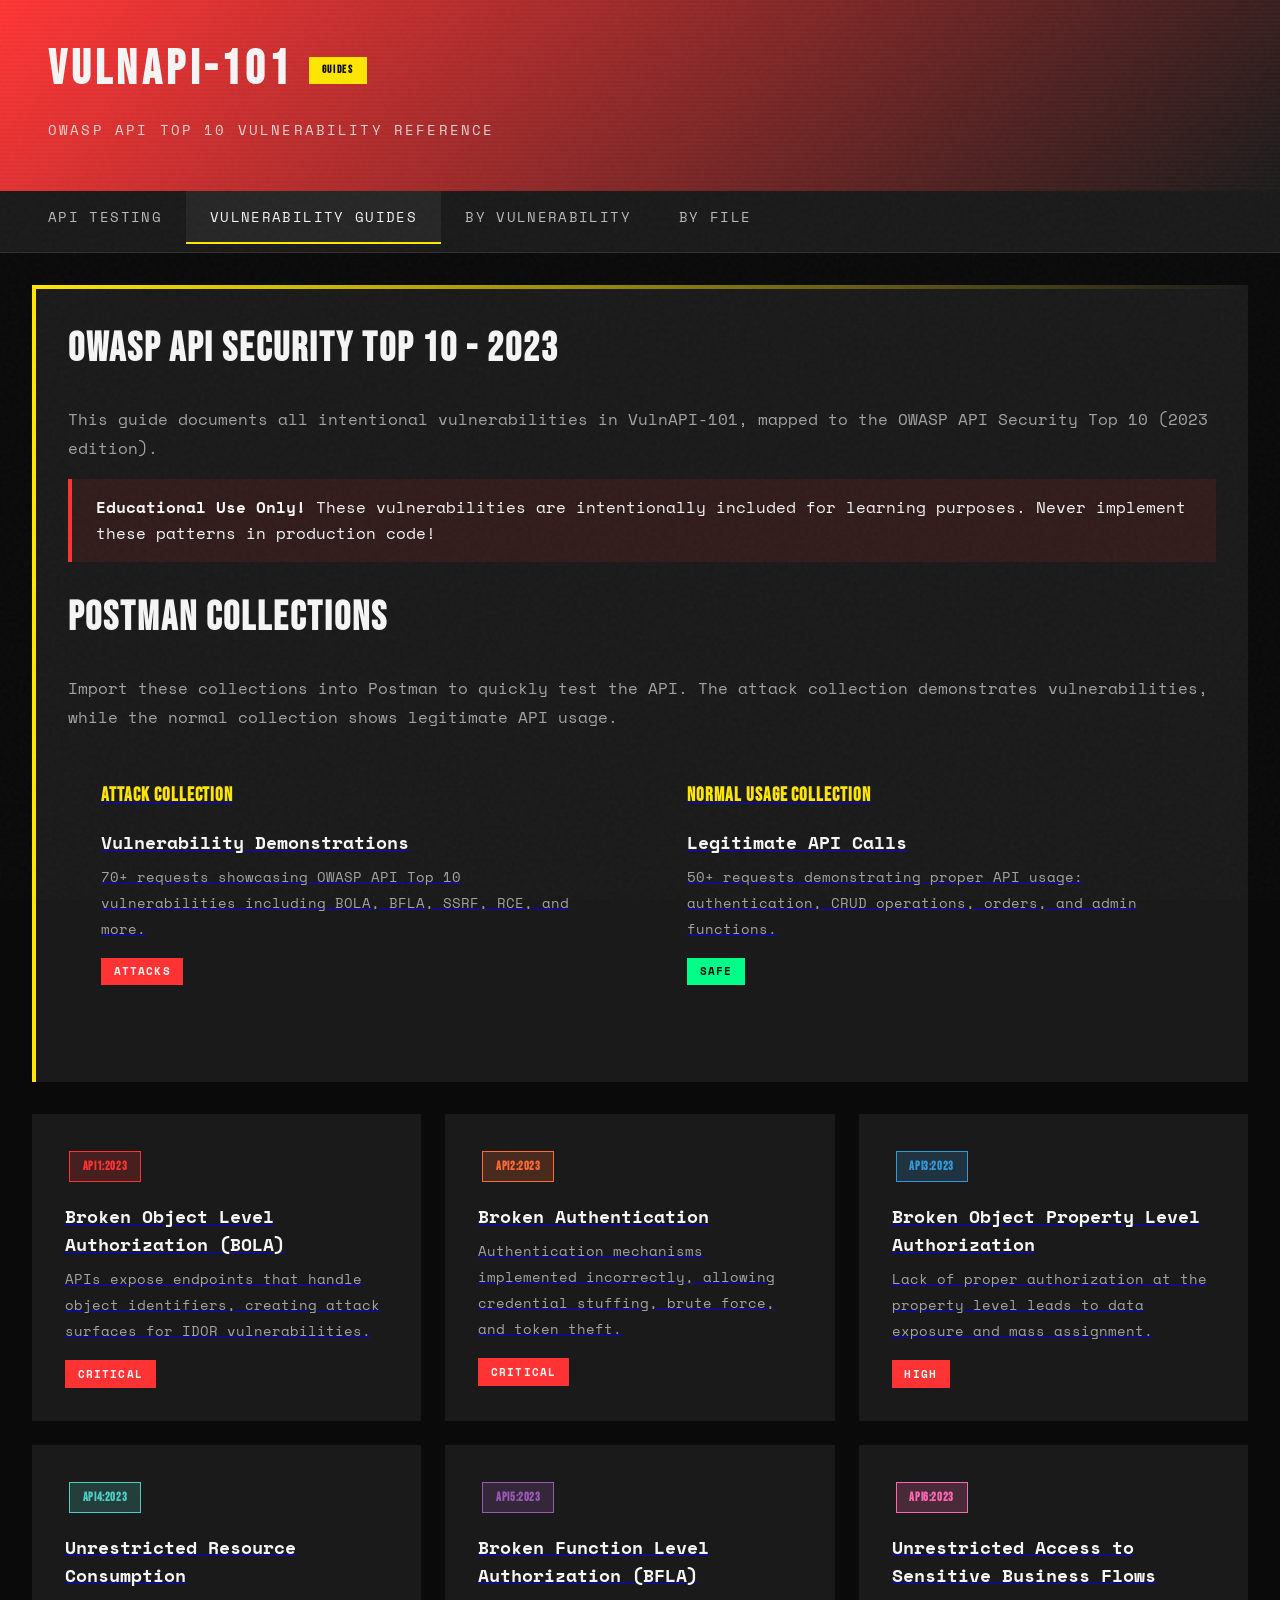
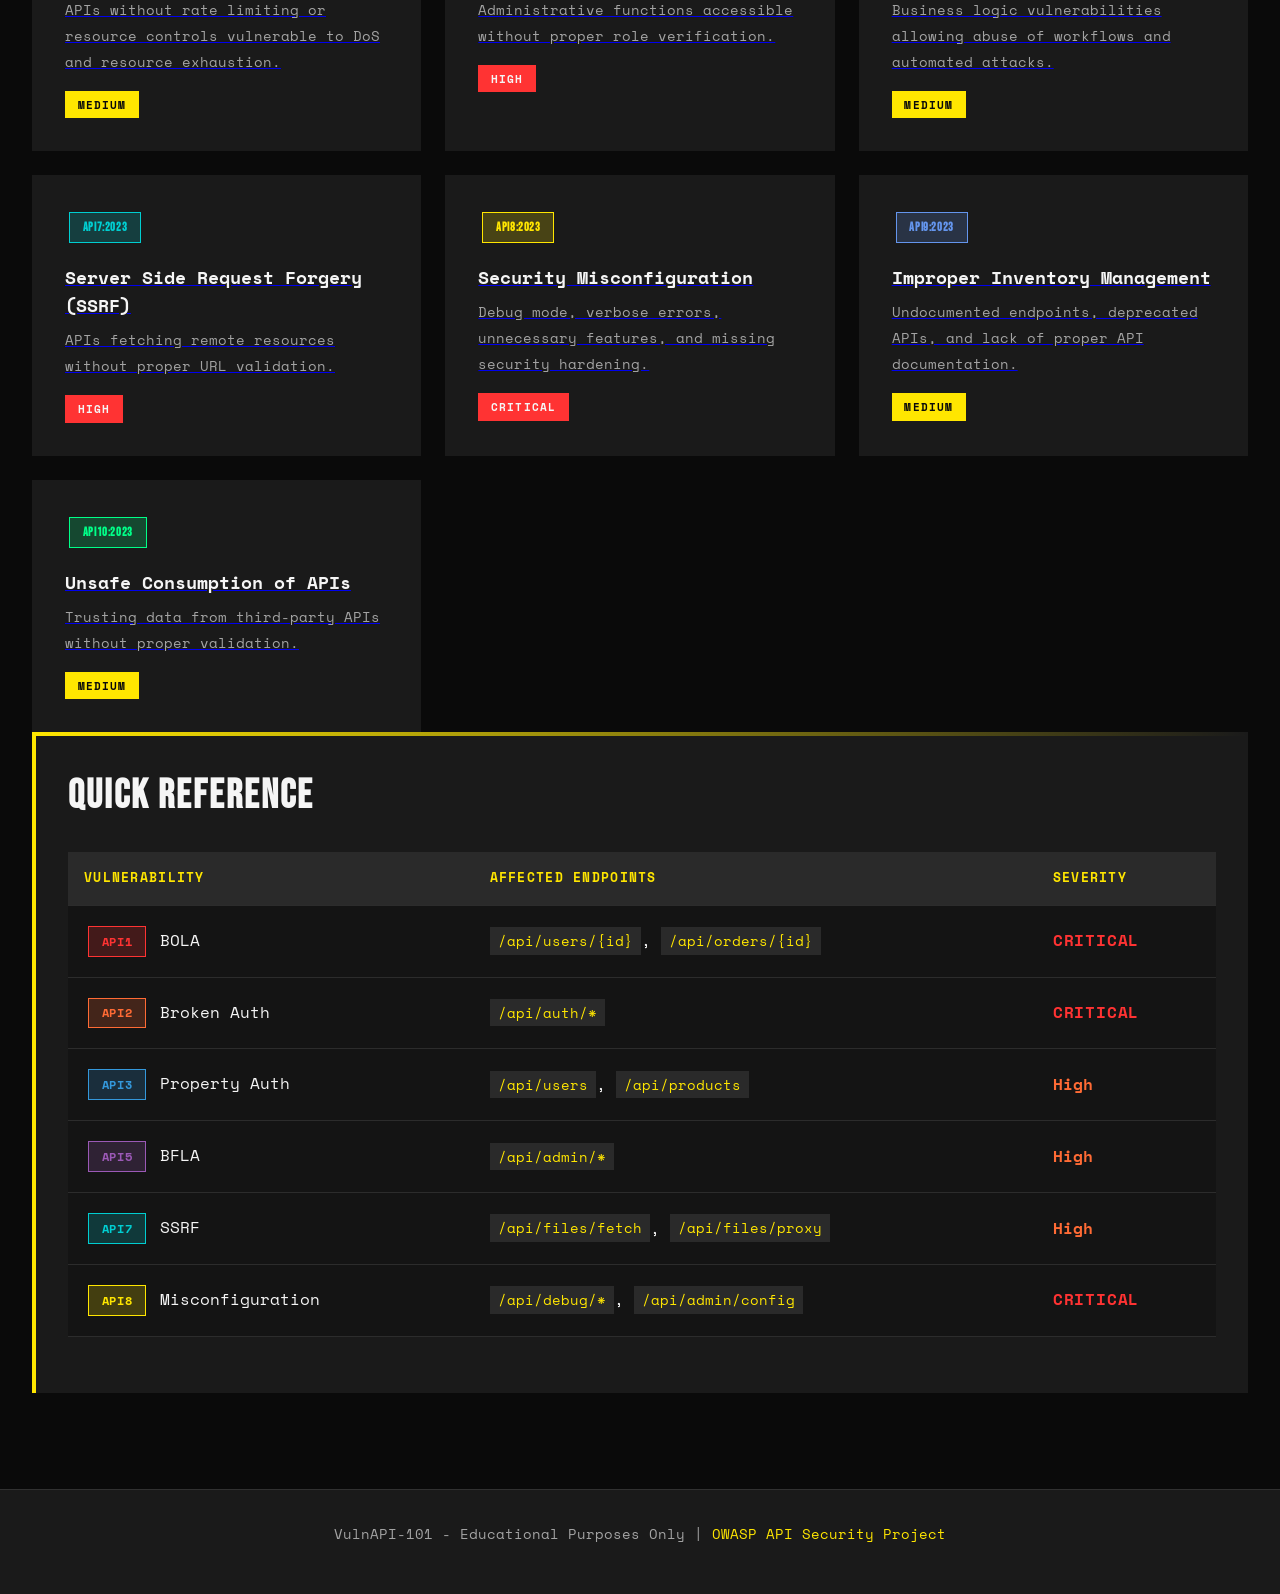
==== commit b5651778: "Add Postman collections for API testing - Add vulnapi-attacks.postman_collection.json with 70+ attac" ====
--- a/guides/index.html
+++ b/guides/index.html
@@ -34,6 +34,25 @@
 
             <div class="alert alert-danger">
                 <strong>Educational Use Only!</strong> These vulnerabilities are intentionally included for learning purposes. Never implement these patterns in production code!
+            </div>
+
+            <h2>Postman Collections</h2>
+            <p>Import these collections into Postman to quickly test the API. The attack collection demonstrates vulnerabilities, while the normal collection shows legitimate API usage.</p>
+
+            <div class="grid" style="grid-template-columns: repeat(2, 1fr); margin-bottom: 2rem;">
+                <a href="/guides/vulnapi-attacks.postman_collection.json" class="card" download>
+                    <h3>Attack Collection</h3>
+                    <h4>Vulnerability Demonstrations</h4>
+                    <p>70+ requests showcasing OWASP API Top 10 vulnerabilities including BOLA, BFLA, SSRF, RCE, and more.</p>
+                    <span class="badge badge-danger">ATTACKS</span>
+                </a>
+
+                <a href="/guides/vulnapi-normal.postman_collection.json" class="card" download>
+                    <h3>Normal Usage Collection</h3>
+                    <h4>Legitimate API Calls</h4>
+                    <p>50+ requests demonstrating proper API usage: authentication, CRUD operations, orders, and admin functions.</p>
+                    <span class="badge badge-success">SAFE</span>
+                </a>
             </div>
         </div>
 
